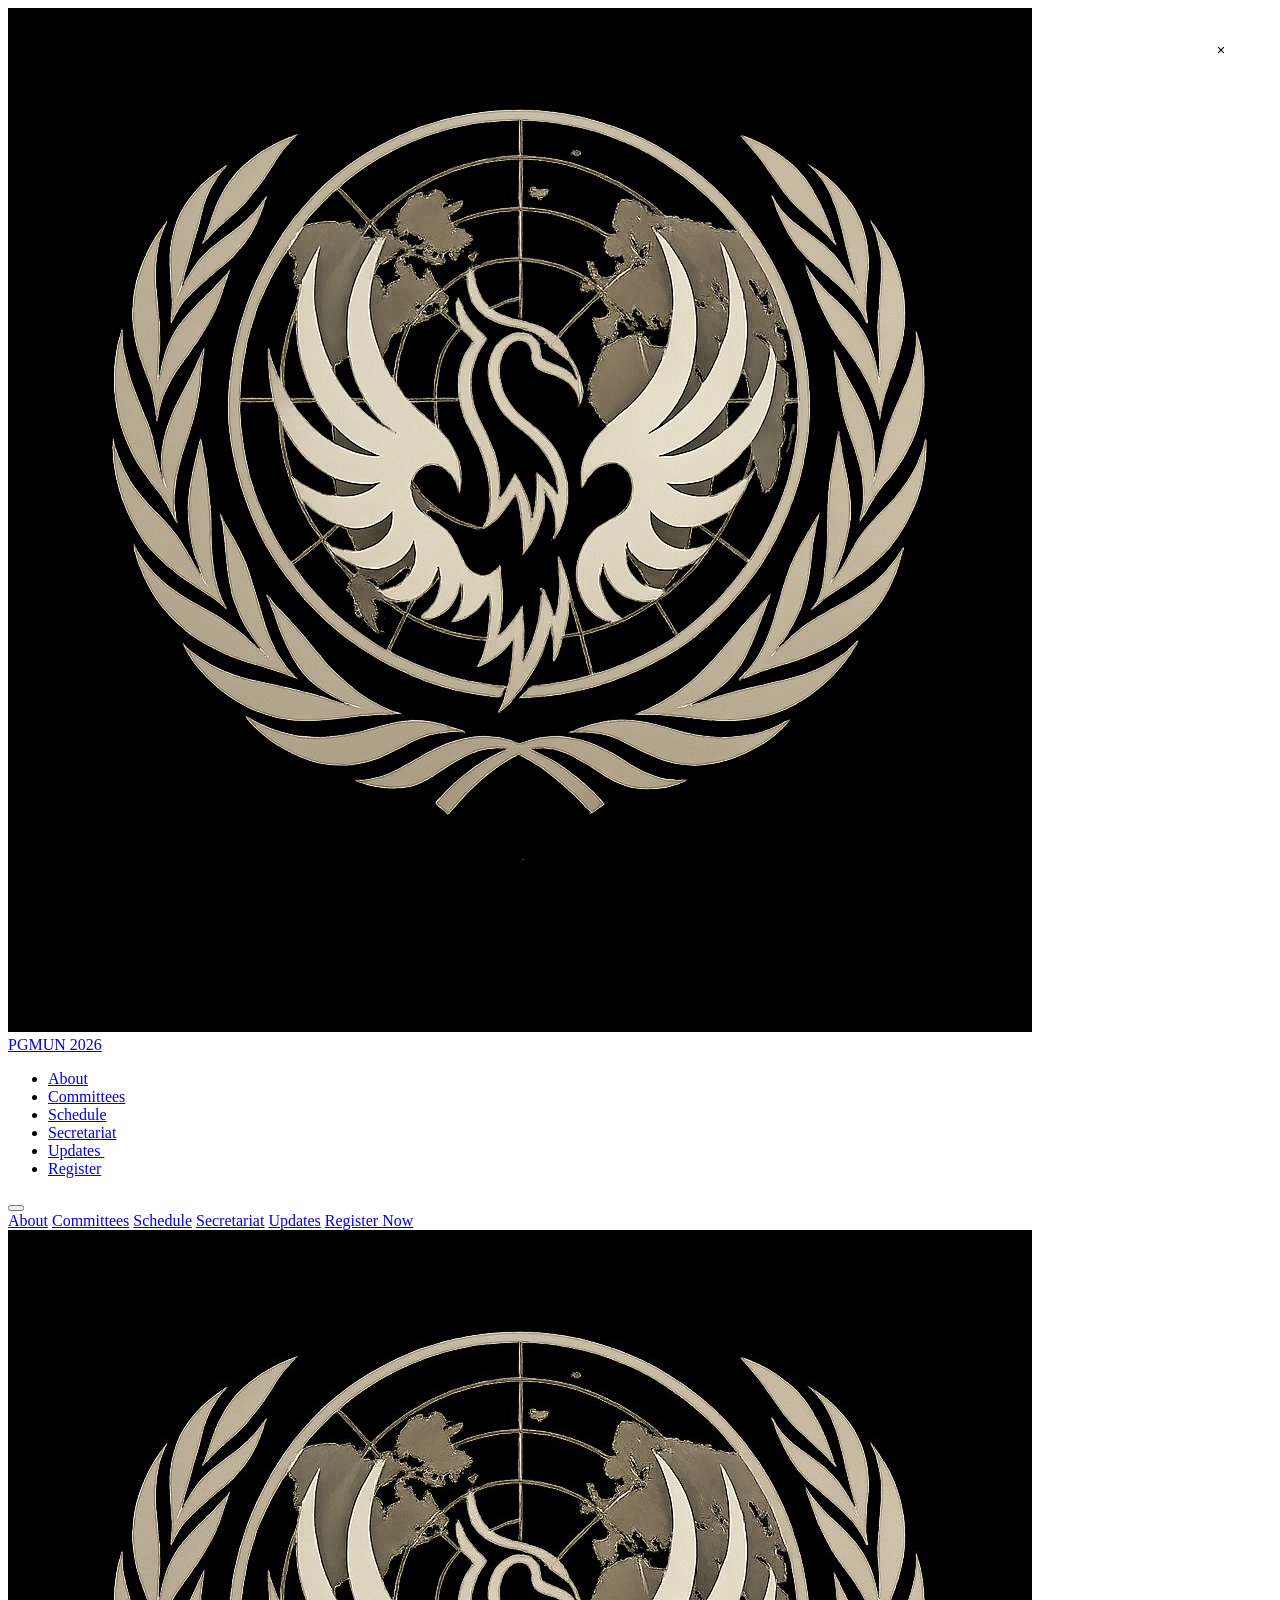
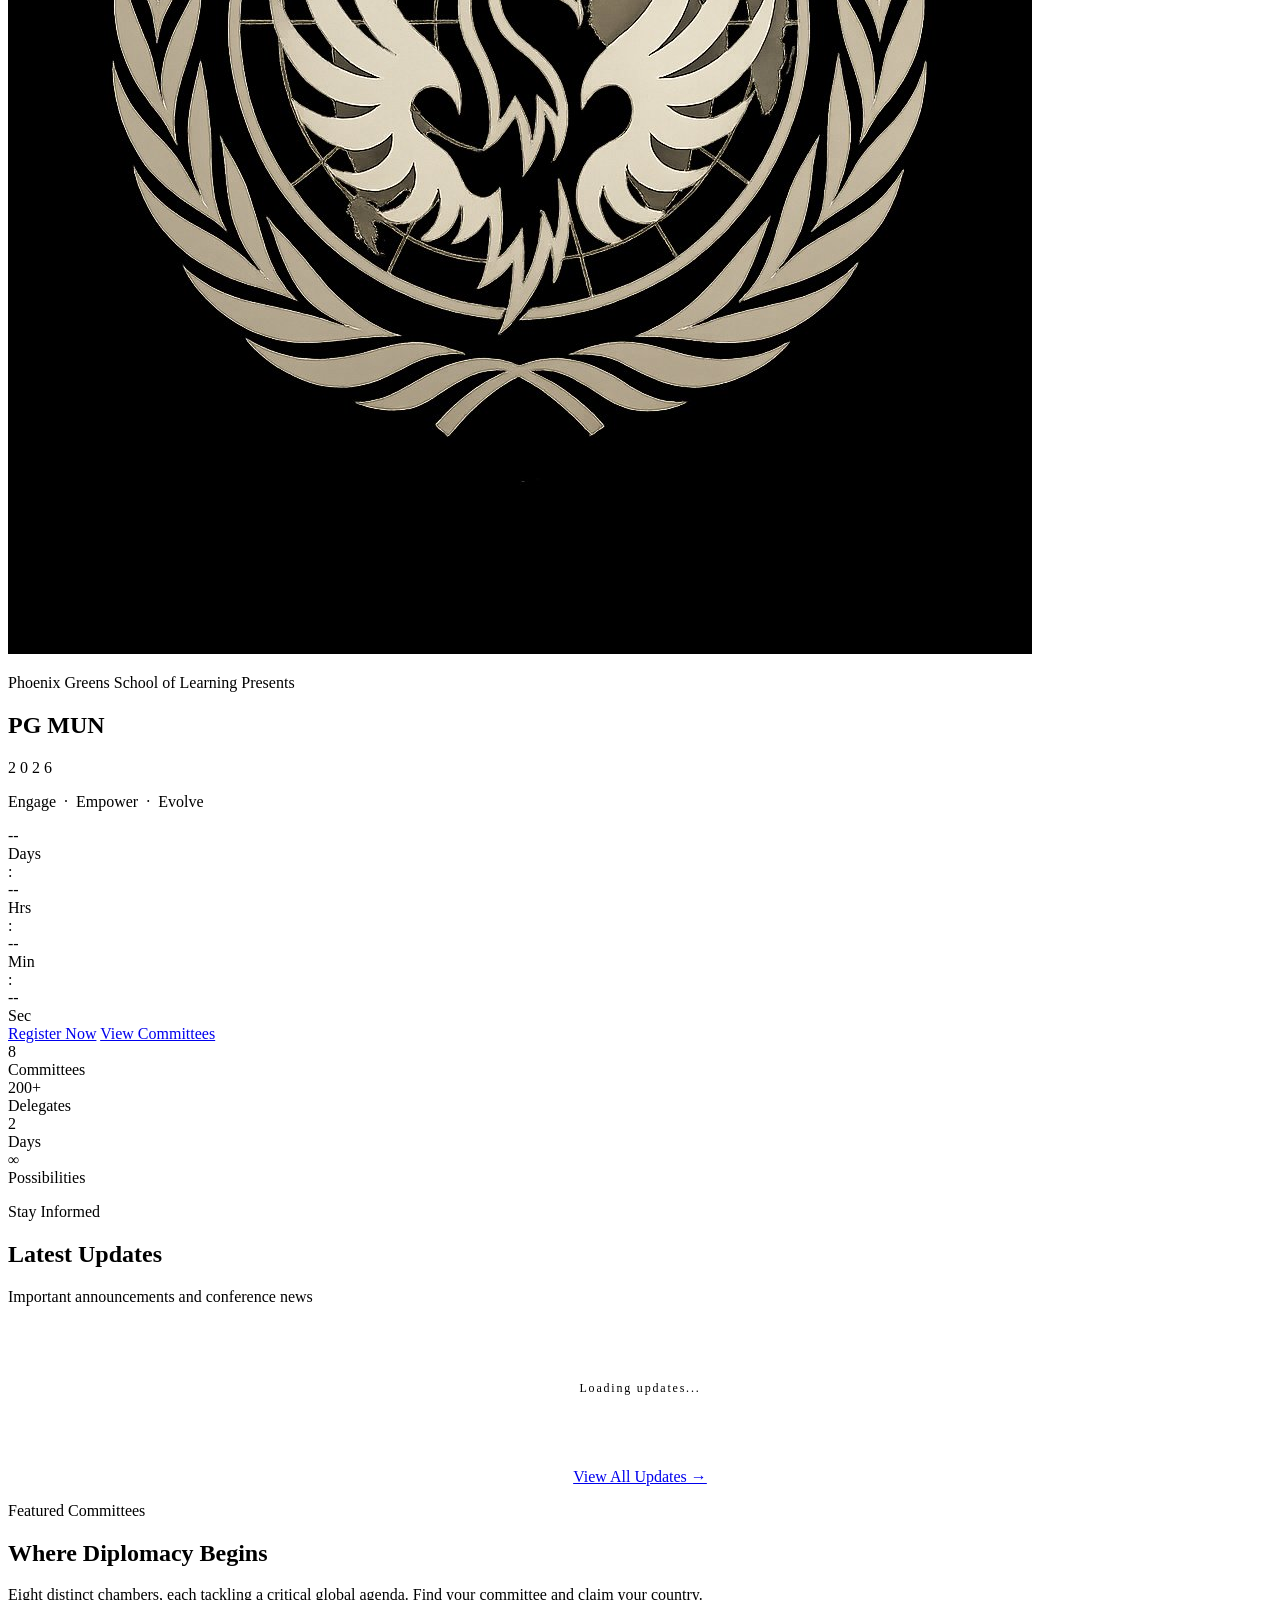
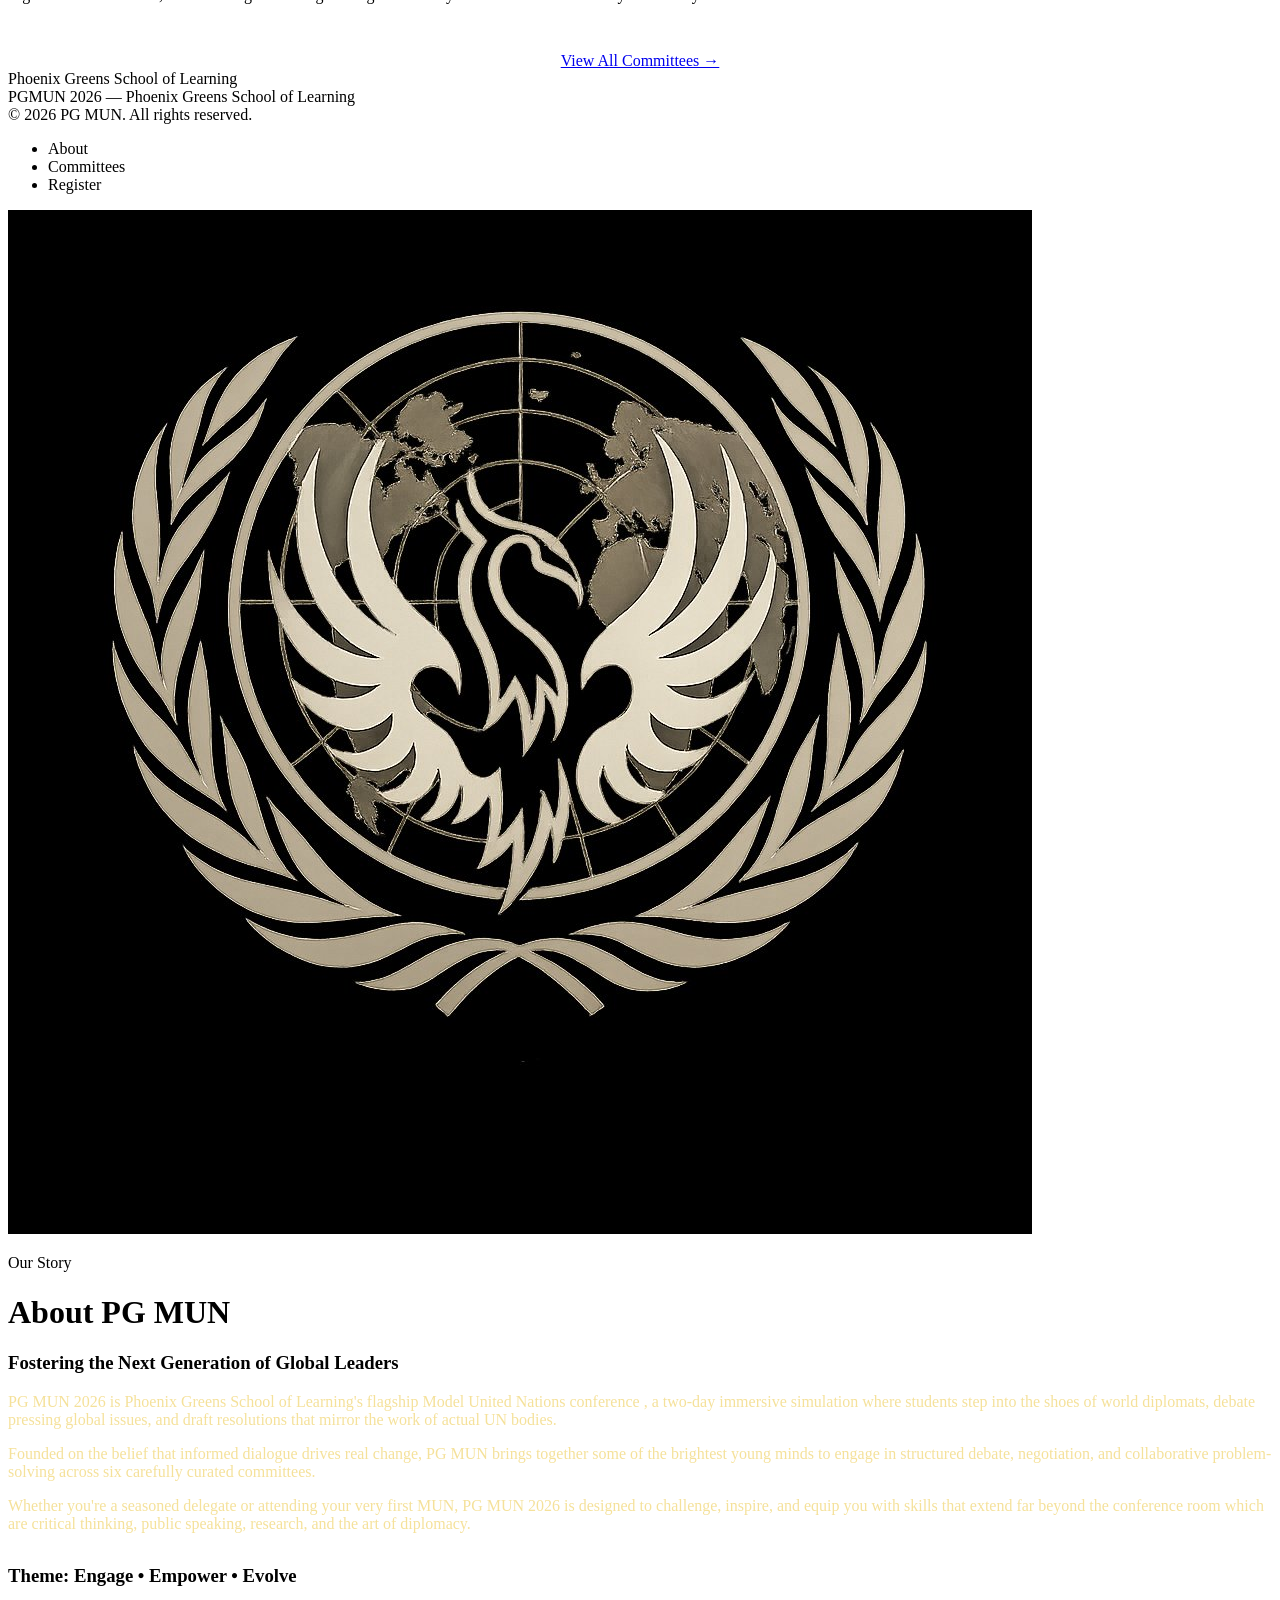
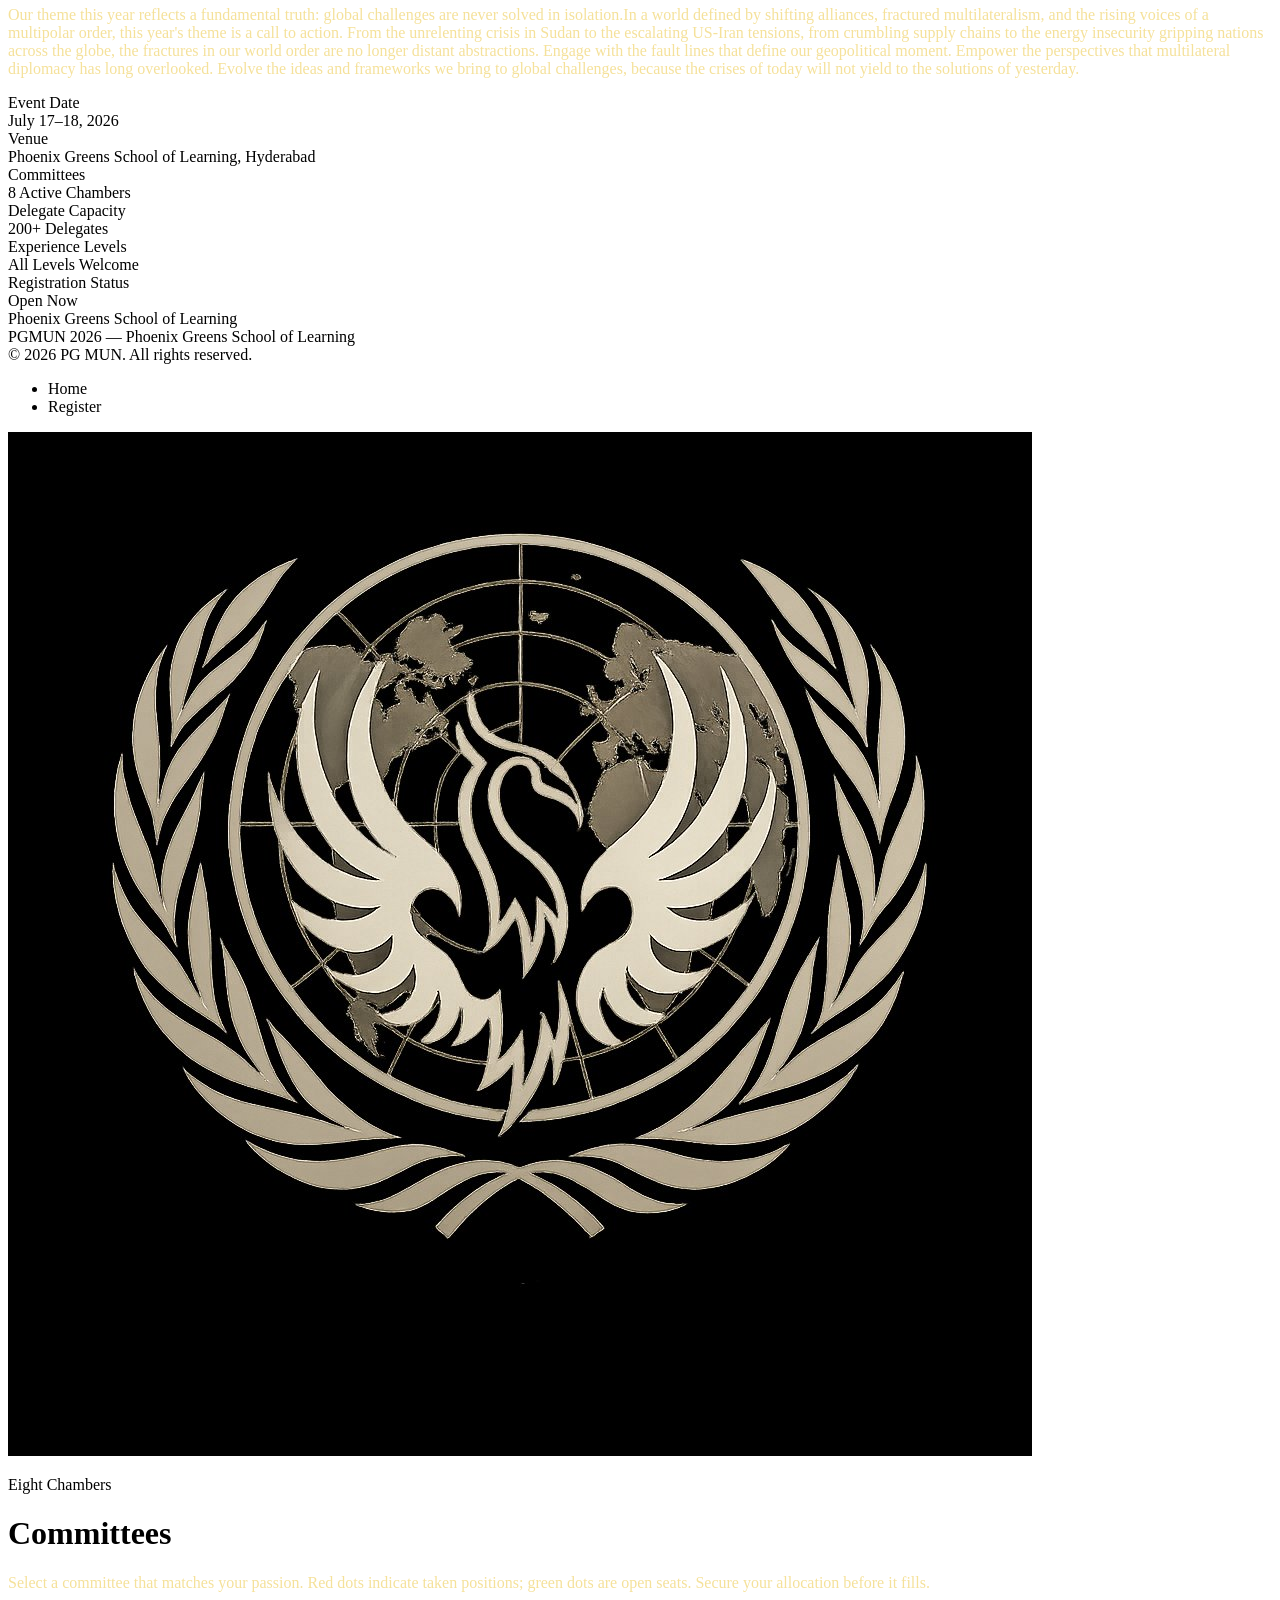
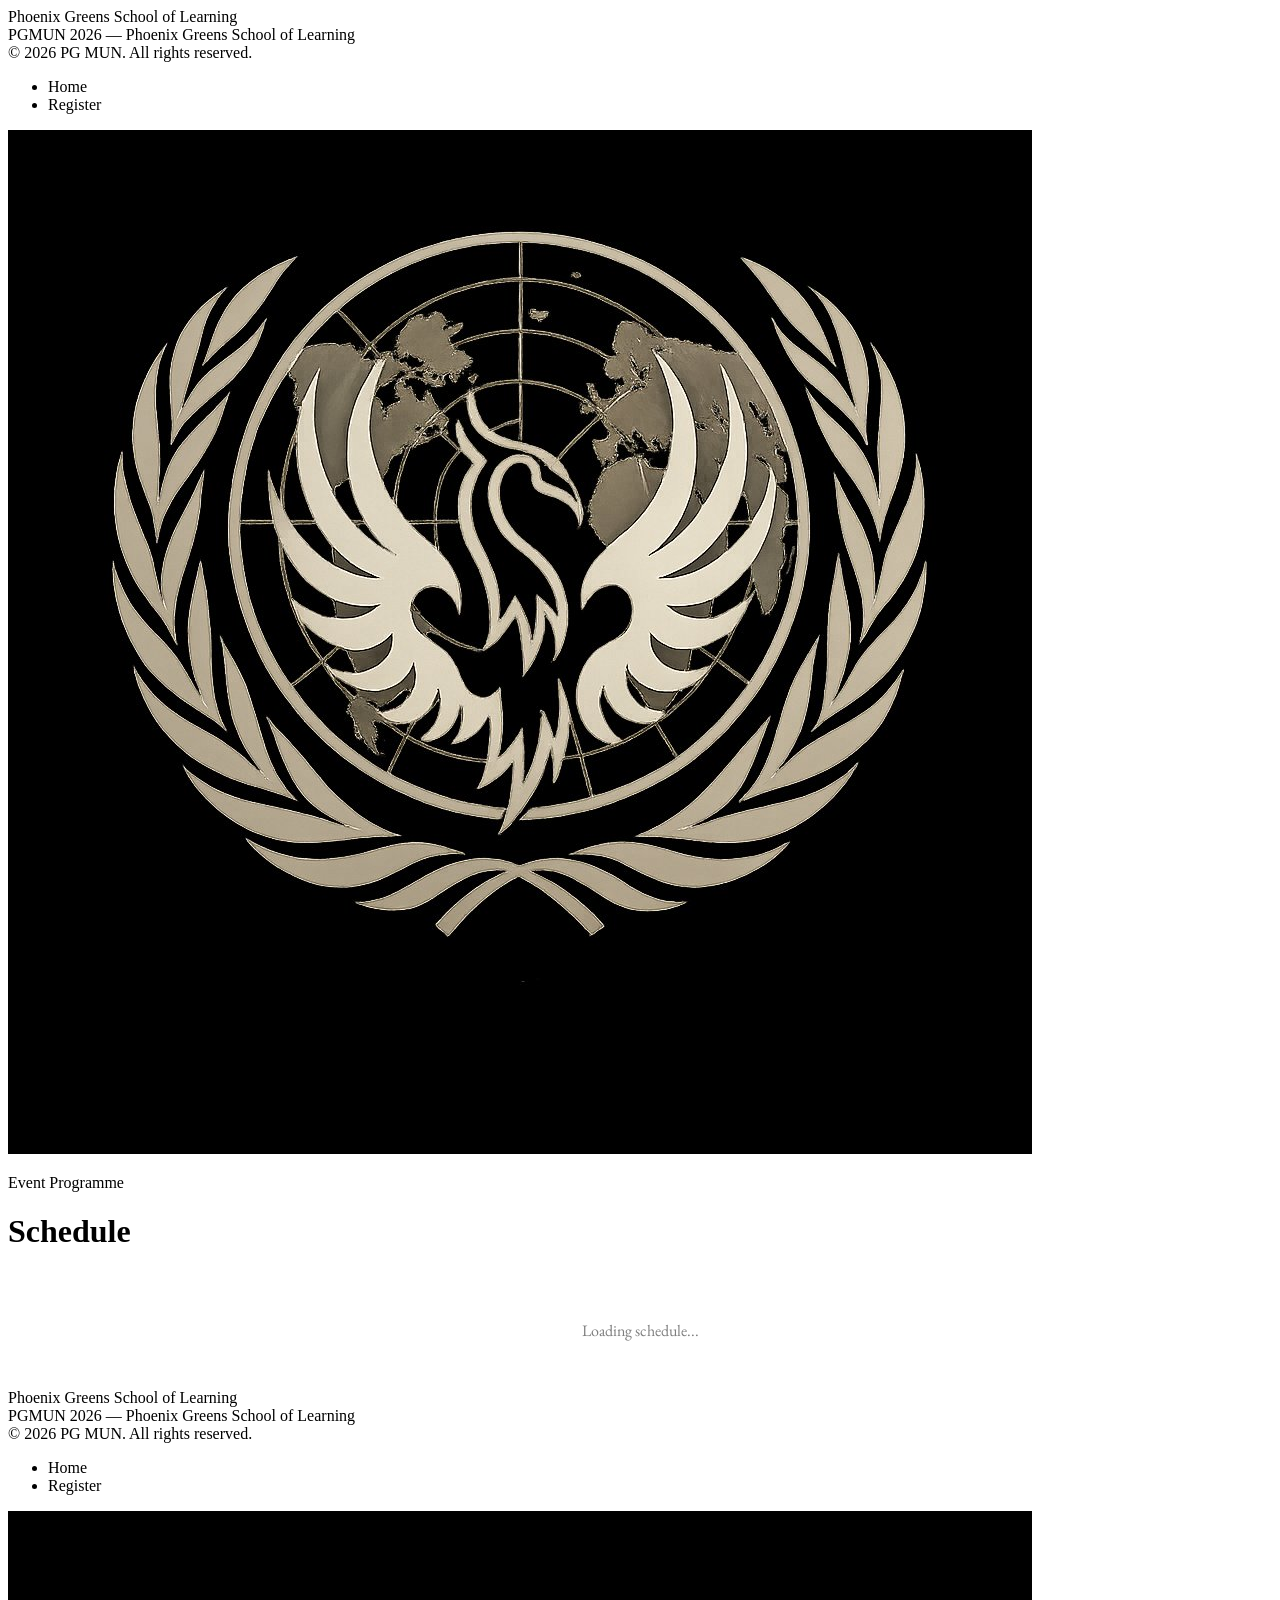
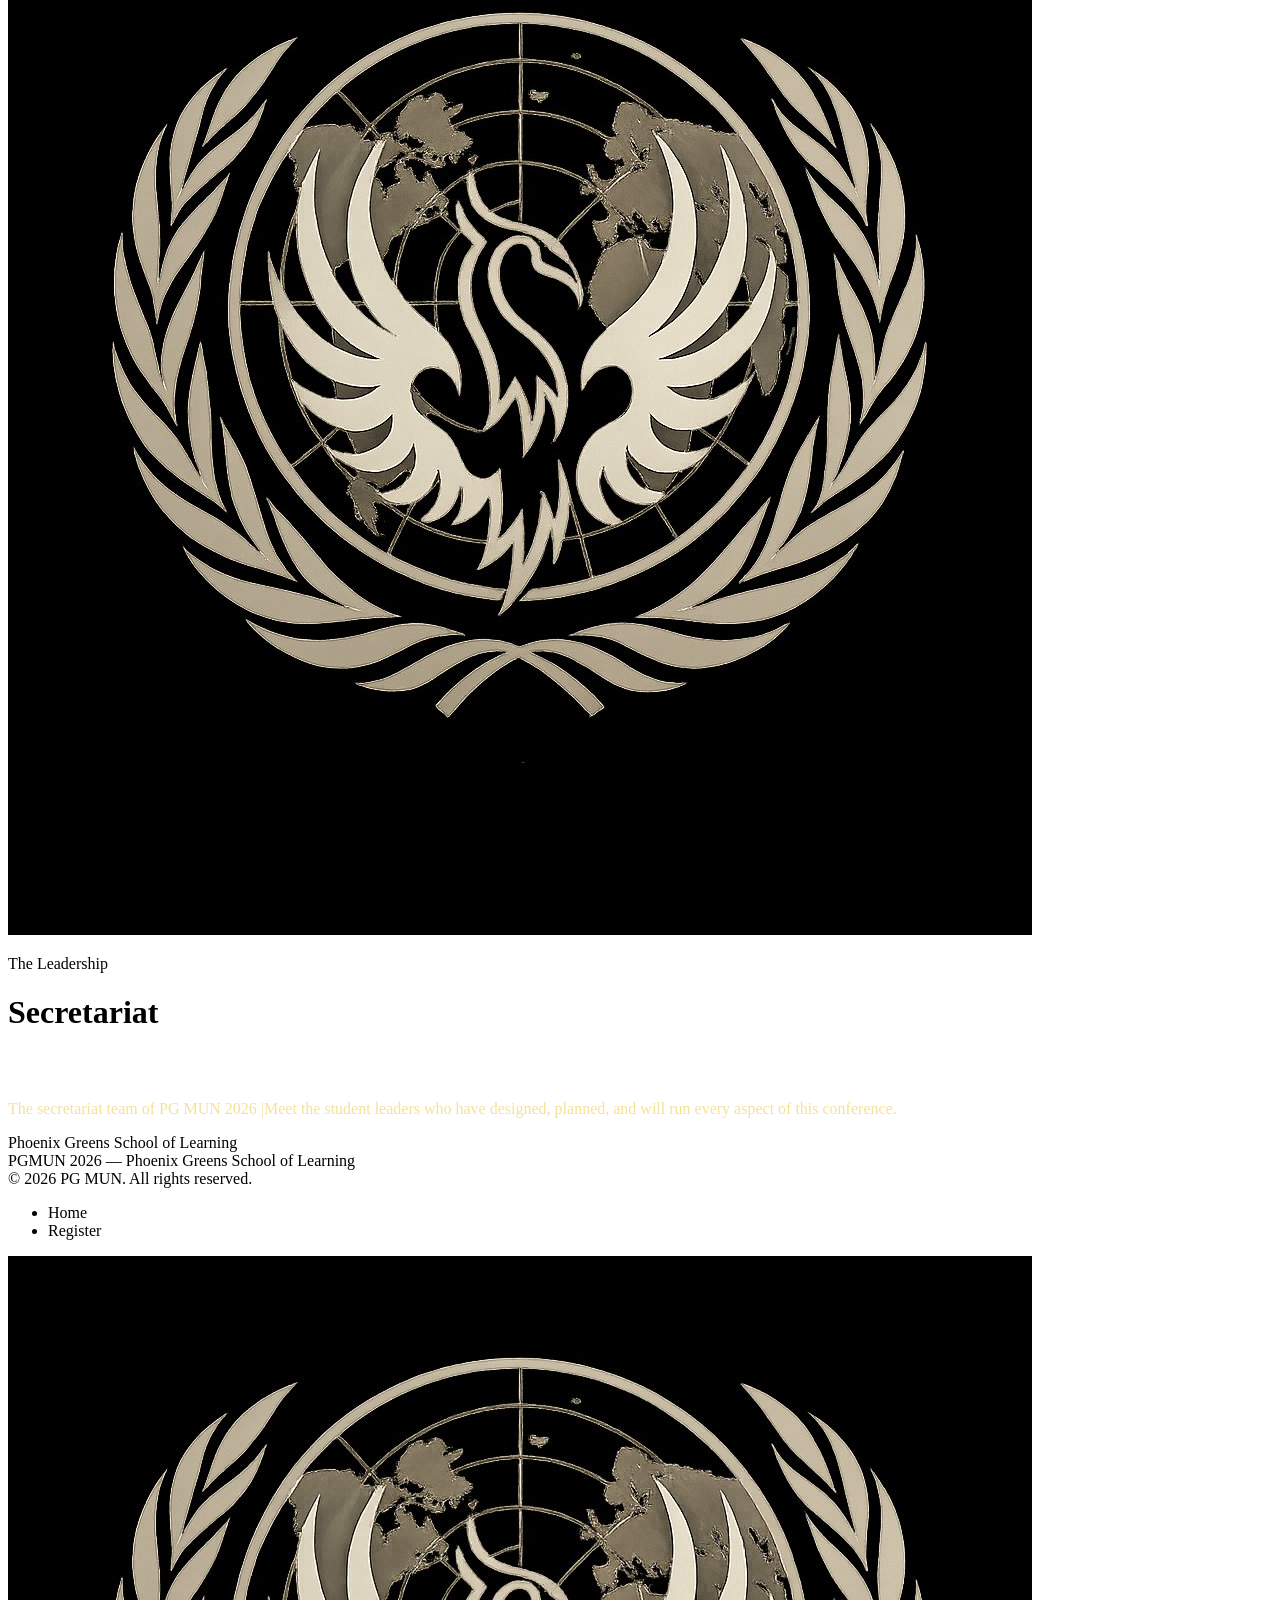
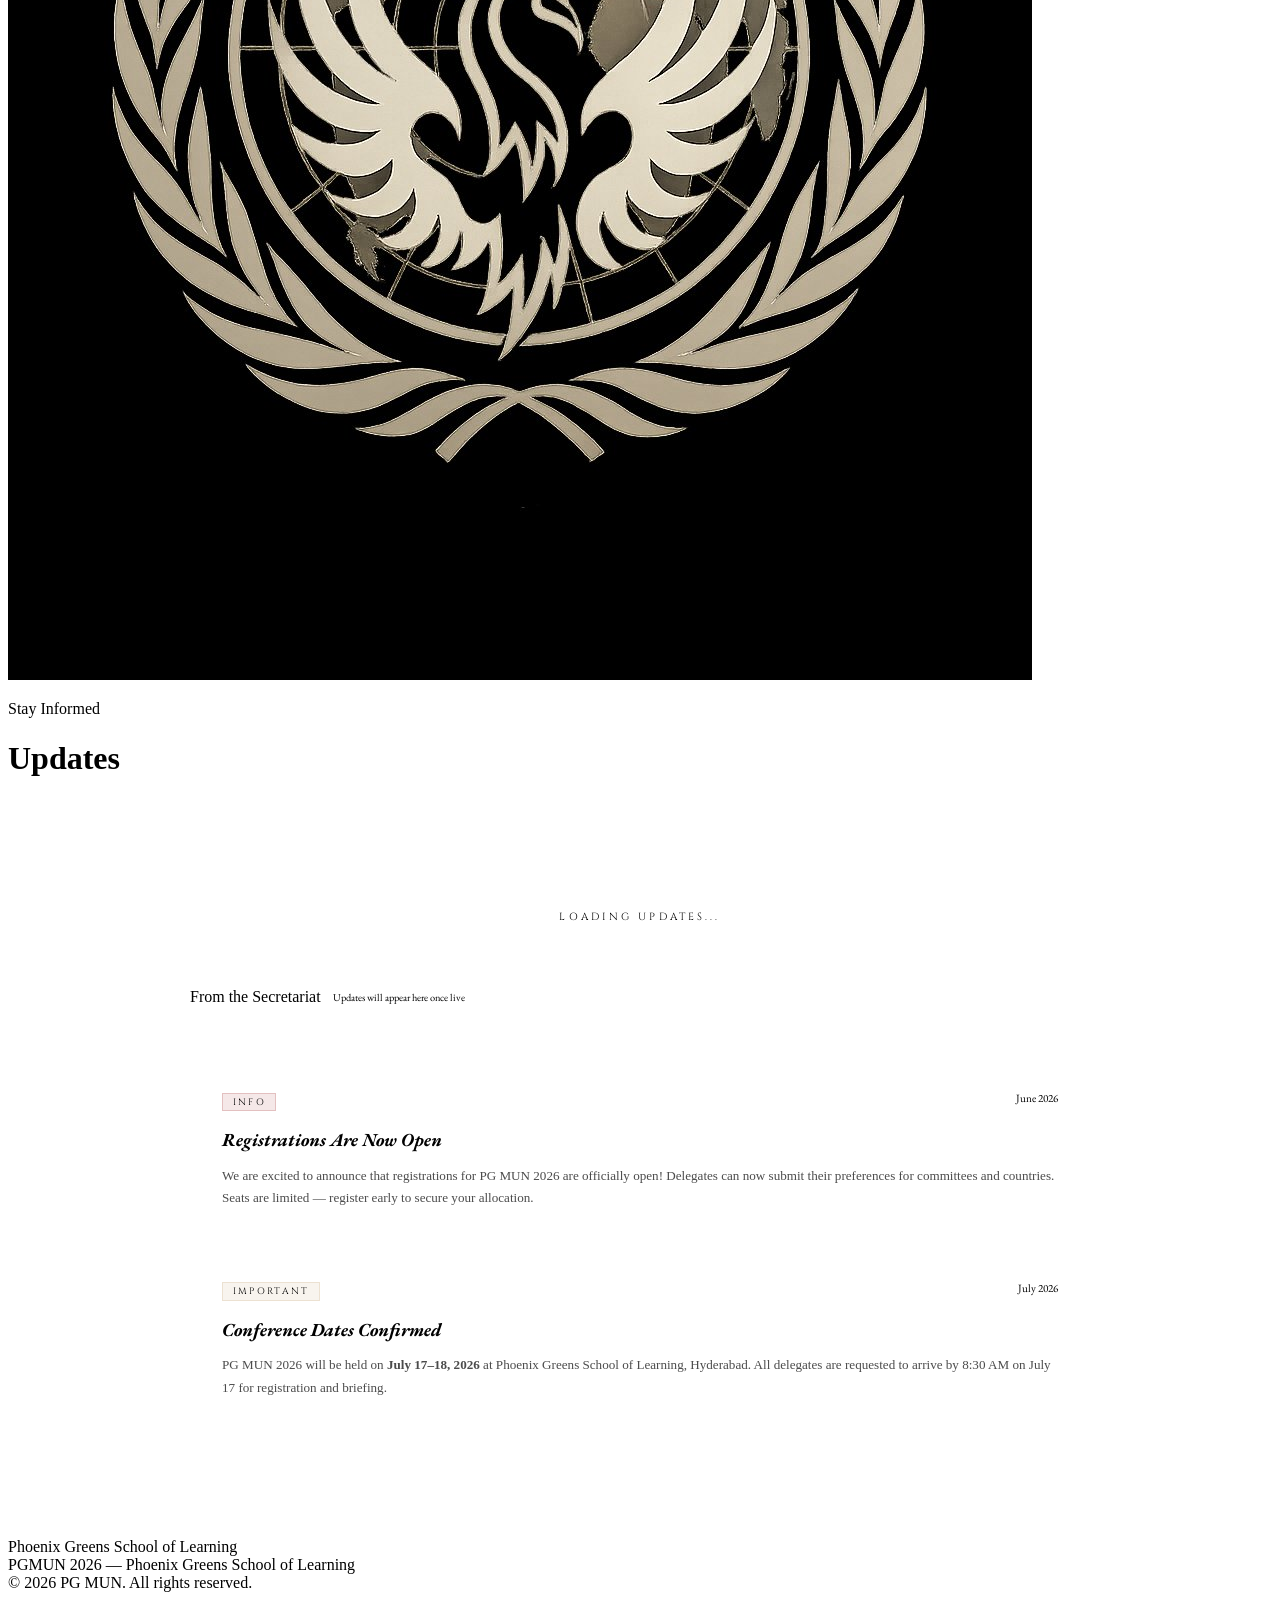
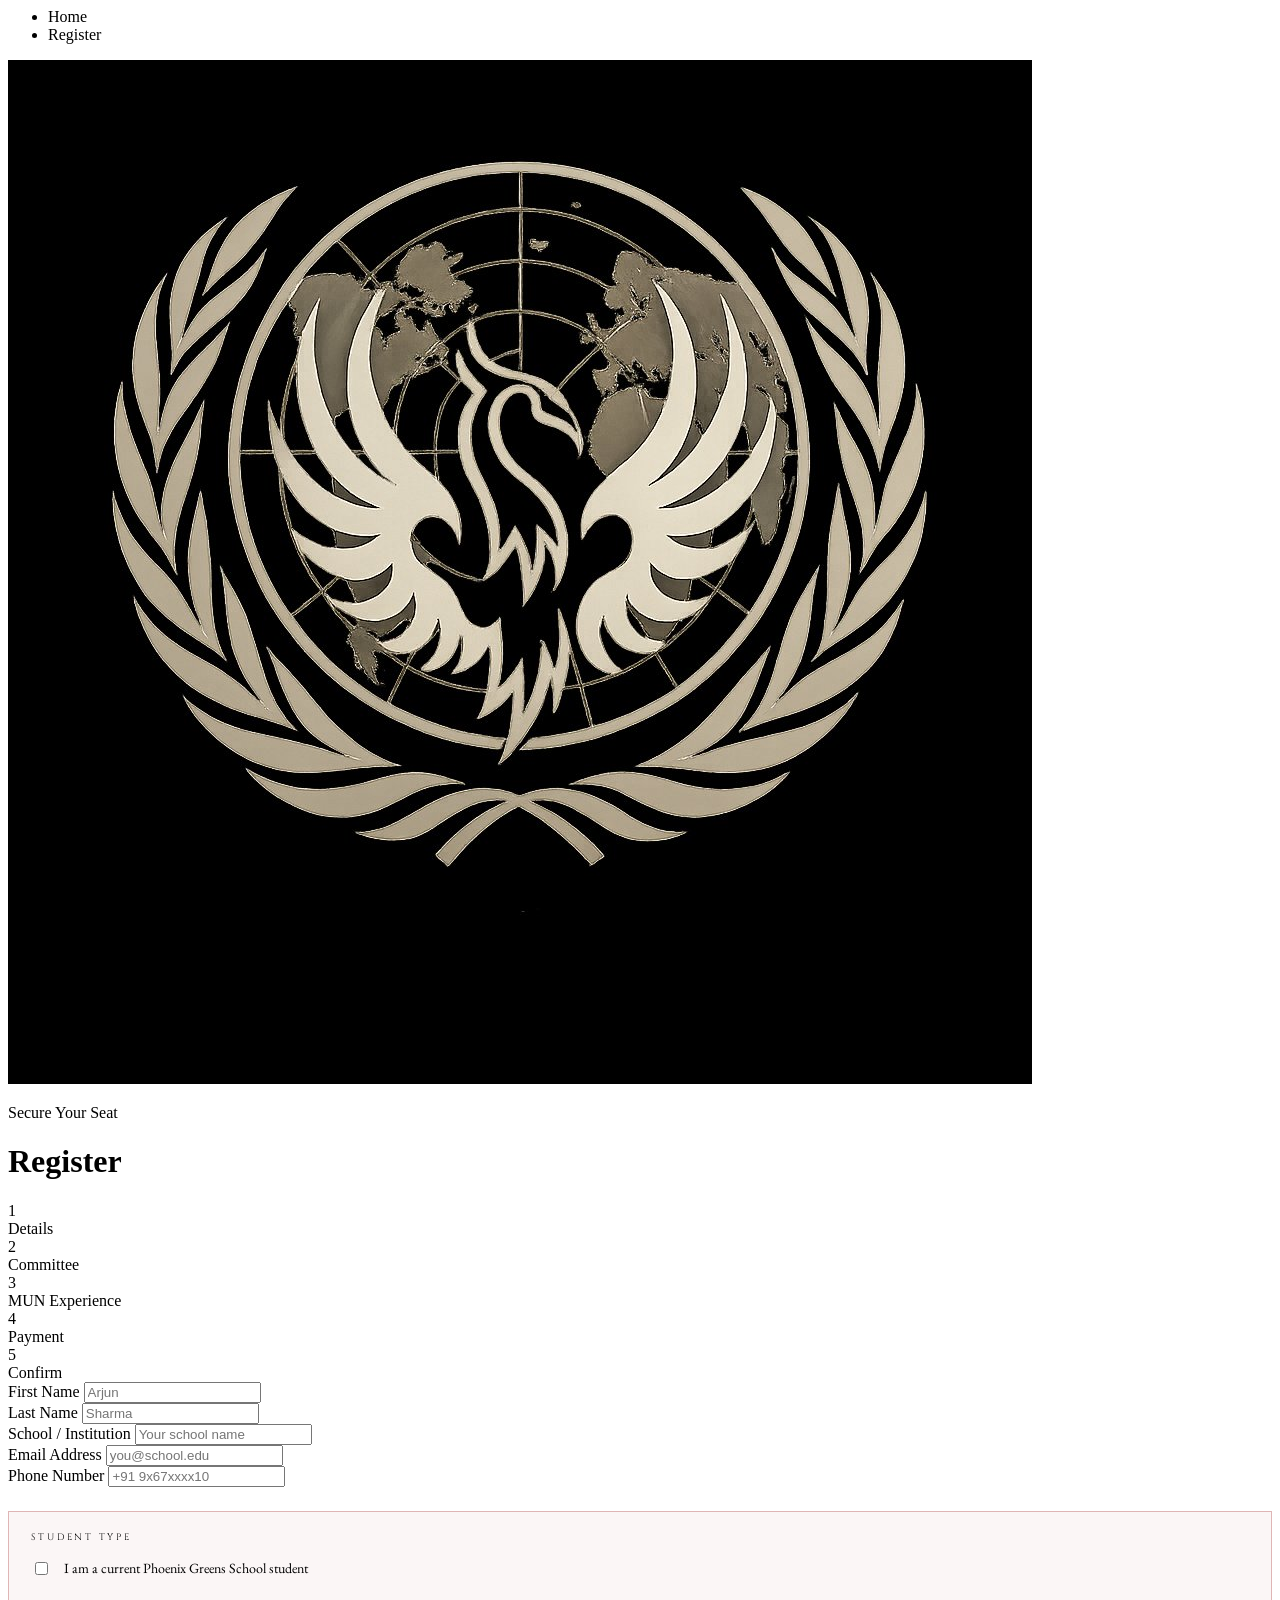
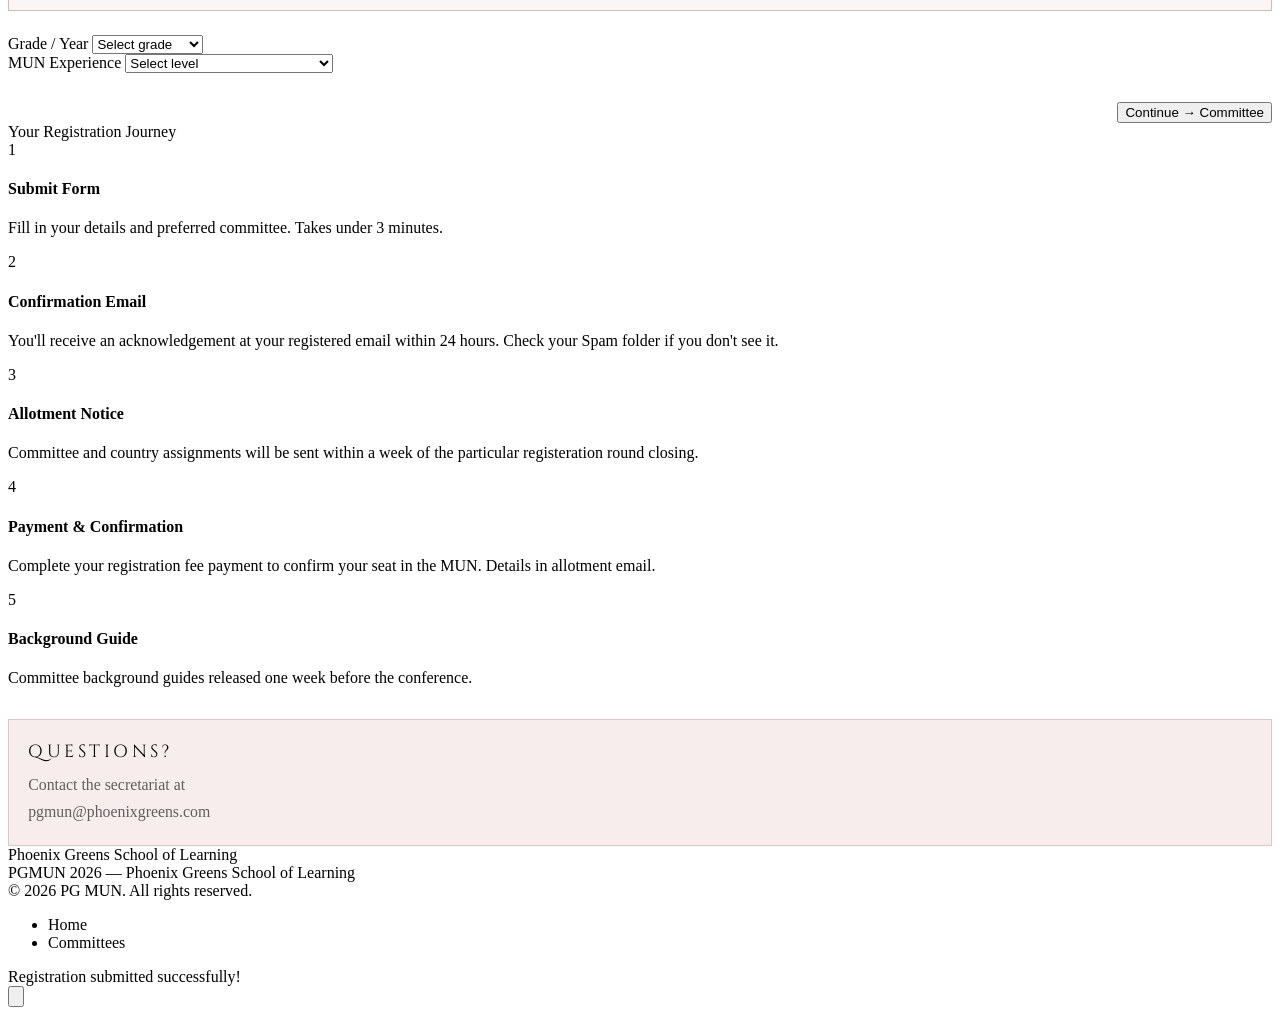
==== index.html @ 98600e49 "Update index.html" ====
<!DOCTYPE html>
<html lang="en">

<head>
<meta charset="UTF-8"/>
<meta name="viewport" content="width=device-width, initial-scale=1.0"/>
<title>PG MUN 2026 — Engage • Empower • Evolve</title>
<link rel="preconnect" href="https://fonts.googleapis.com"/>
<link rel="preconnect" href="https://fonts.gstatic.com" crossorigin/>
  <link rel="preconnect" href="https://script.google.com"/>
  <link rel="dns-prefetch" href="https://script.google.com"/>
  <link rel="preconnect" href="https://res.cloudinary.com"/>
  <link rel="dns-prefetch" href="https://res.cloudinary.com"/>
<link href="https://fonts.googleapis.com/css2?family=Cinzel:wght@400;600;700;900&family=EB+Garamond:ital,wght@0,400;0,500;0,600;0,700;1,400;1,500;1,600;1,700&display=swap" rel="stylesheet"/>
<link rel="stylesheet" href="css/styles.css"/>
</head>
<body>
<!-- Fixed Logo Watermark -->
<img src="[data-uri]" alt="" class="fixed-logo-watermark" onerror="this.style.display='none'"/>

<!-- ══ NAVBAR ══ -->
<nav id="navbar">
  <a class="nav-logo" href="#" onclick="showPage('home')">
    
    <div class="nav-brand">
      <span class="nav-brand-name">PGMUN</span>
      <span class="nav-brand-year">2026</span>
    </div>
  </a>

  <ul class="nav-links">
    <li><a href="#" onclick="showPage('about')">About</a></li>
    <li><a href="#" onclick="showPage('committees')">Committees</a></li>
    <li><a href="#" onclick="showPage('schedule')">Schedule</a></li>
    <li><a href="#" onclick="showPage('secretariat')">Secretariat</a></li>
    <li><a href="#" onclick="showPage('announcements')">Updates <span id="nav-announcement-dot" style="display:none; width:6px; height:6px; background:var(--phoenix); border-radius:50%; display:inline-block; vertical-align:middle; margin-left:3px; animation: pulse 2s infinite;"></span></a></li>
    <li><a href="#" class="nav-register" onclick="showPage('register')">Register</a></li>
  </ul>

  <button class="hamburger" id="hamburger" onclick="toggleMenu()" aria-label="Menu">
    <span></span><span></span><span></span>
  </button>
</nav>

<!-- ══ ANNOUNCEMENT BANNER ══ -->
<div id="announcement-banner" style="display:none; position:fixed; top:72px; left:0; right:0; z-index:998; background:linear-gradient(90deg, var(--crimson), var(--phoenix)); padding:0.65rem clamp(1.5rem,4vw,3rem); display:flex; align-items:center; justify-content:space-between; gap:1rem; transform:translateY(-100%); transition:transform 0.4s ease;">
  <div style="display:flex; align-items:center; gap:0.75rem; flex:1; min-width:0;">
    <svg width="14" height="14" viewBox="0 0 24 24" fill="none" stroke="var(--ivory)" stroke-width="2" stroke-linecap="round" stroke-linejoin="round" style="flex-shrink:0;"><circle cx="12" cy="12" r="10"/><line x1="12" y1="8" x2="12" y2="12"/><line x1="12" y1="16" x2="12.01" y2="16"/></svg>
    <span id="announcement-text" style="font-family:'EB Garamond',sans-serif; font-size:0.78rem; color:var(--ivory); letter-spacing:0.03em; white-space:nowrap; overflow:hidden; text-overflow:ellipsis;"></span>
  </div>
  <button onclick="dismissAnnouncement()" style="background:rgba(255,255,255,0.15); border:none; color:var(--ivory); width:22px; height:22px; border-radius:50%; cursor:pointer; font-size:0.9rem; line-height:1; flex-shrink:0; display:flex; align-items:center; justify-content:center; transition:background 0.2s;" onmouseover="this.style.background='rgba(255,255,255,0.25)'" onmouseout="this.style.background='rgba(255,255,255,0.15)'">×</button>
</div>

<!-- Mobile menu -->
<div class="mobile-menu" id="mobile-menu">
  <a href="#" onclick="showPage('about'); closeMenu()">About</a>
  <a href="#" onclick="showPage('committees'); closeMenu()">Committees</a>
  <a href="#" onclick="showPage('schedule'); closeMenu()">Schedule</a>
  <a href="#" onclick="showPage('secretariat'); closeMenu()">Secretariat</a>
  <a href="#" onclick="showPage('announcements'); closeMenu()">Updates</a>
  <a href="#" class="mobile-register" onclick="showPage('register'); closeMenu()">Register Now</a>
</div>

<!-- ══════════════════════════════════════
     HOME PAGE
══════════════════════════════════════ -->
<div id="page-home" class="page active">
  <section id="home">
    <div class="hero-bg"></div>
    <div class="hero-grid"></div>
    <!-- Hero Logo Watermark -->
    <img loading="lazy" src="[data-uri]" alt="" class="hero-logo-watermark" onerror="this.style.display='none'"/>

    <p class="hero-tagline">Phoenix Greens School of Learning Presents</p>
    <h1 class="hero-title">PG <span>MUN</span></h1>
    <div class="hero-year">2 0 2 6</div>
    <div class="hero-divider"></div>
    <p class="hero-motto">Engage &nbsp;·&nbsp; Empower &nbsp;·&nbsp; Evolve </p>

    <div class="countdown" id="countdown">
      <div class="countdown-block">
        <div class="countdown-num" id="cd-days">--</div>
        <div class="countdown-label">Days</div>
      </div>
      <div class="countdown-sep">:</div>
      <div class="countdown-block">
        <div class="countdown-num" id="cd-hrs">--</div>
        <div class="countdown-label">Hrs</div>
      </div>
      <div class="countdown-sep">:</div>
      <div class="countdown-block">
        <div class="countdown-num" id="cd-min">--</div>
        <div class="countdown-label">Min</div>
      </div>
      <div class="countdown-sep">:</div>
      <div class="countdown-block">
        <div class="countdown-num" id="cd-sec">--</div>
        <div class="countdown-label">Sec</div>
      </div>
    </div>

    <div class="hero-ctas">
      <a class="btn-primary" href="#" onclick="showPage('register')">Register Now</a>
      <a class="btn-secondary" href="#" onclick="showPage('committees')">View Committees</a>
    </div>

    <div class="hero-stats">
      <div class="stat">
        <div class="stat-num">8</div>
        <div class="stat-label">Committees</div>
      </div>
      <div class="stat">
        <div class="stat-num">200+</div>
        <div class="stat-label">Delegates</div>
      </div>
      <div class="stat">
        <div class="stat-num">2</div>
        <div class="stat-label">Days</div>
      </div>
      <div class="stat">
        <div class="stat-num">∞</div>
        <div class="stat-label">Possibilities</div>
      </div>
    </div>
  </section>

  <!-- Announcements strip on home -->
  <div id="home-announcements-strip" style="display:none; max-width:1400px; margin:2rem auto 0; padding: 0 clamp(1.5rem,6vw,5rem);">
    <div style="border-left:3px solid var(--phoenix); background:var(--card-bg); border:1px solid var(--border); border-left:3px solid var(--phoenix); padding:1.2rem 1.8rem; display:flex; align-items:center; justify-content:space-between; gap:1rem; cursor:pointer; transition: border-color 0.3s;" onclick="showPage('announcements')" onmouseover="this.style.borderLeftColor='var(--gold)'" onmouseout="this.style.borderLeftColor='var(--phoenix)'">
      <div style="display:flex; align-items:center; gap:0.9rem; min-width:0;">
        <svg width="16" height="16" viewBox="0 0 24 24" fill="none" stroke="var(--phoenix)" stroke-width="2" stroke-linecap="round" stroke-linejoin="round" style="flex-shrink:0;"><path d="M18 8A6 6 0 0 0 6 8c0 7-3 9-3 9h18s-3-2-3-9"/><path d="M13.73 21a2 2 0 0 1-3.46 0"/></svg>
        <div style="min-width:0;">
          <div style="font-family:'Cinzel',serif; font-size:0.58rem; letter-spacing:0.3em; color:var(--phoenix); text-transform:uppercase; margin-bottom:0.25rem;">Latest Update</div>
          <div id="home-strip-text" style="font-size:0.82rem; color:var(--ivory); white-space:nowrap; overflow:hidden; text-overflow:ellipsis;"></div>
        </div>
      </div>
      <span style="font-family:'Cinzel',serif; font-size:0.58rem; letter-spacing:0.15em; color:var(--muted); text-transform:uppercase; flex-shrink:0; white-space:nowrap;">View All →</span>
    </div>
  </div>

  <!-- Latest Updates Section on Home -->
  <div class="section">
    <p class="section-label">Stay Informed</p>
    <h2 class="section-title">Latest Updates</h2>
    <p class="section-sub">Important announcements and conference news</p>

    <div style="max-width:900px; margin:2.5rem auto 0;">
      <!-- Loading state -->
      <div id="home-updates-loading" style="text-align:center; padding:2rem; color:var(--muted);">
        <span style="font-size:0.75rem; letter-spacing:0.15em;">Loading updates...</span>
      </div>
      
      <!-- Updates will be rendered here -->
      <div id="home-updates-list"></div>
      
      <!-- Empty state -->
      <div id="home-updates-empty" style="display:none; text-align:center; padding:3rem 2rem; border:1px solid var(--border); background:var(--card-bg);">
        <span style="font-size:0.75rem; color:var(--muted); letter-spacing:0.15em;">No updates yet. Check back soon!</span>
      </div>
    </div>

    <div style="text-align:center; margin-top:2.5rem;">
      <a class="btn-secondary" href="#" onclick="showPage('announcements')">View All Updates →</a>
    </div>
  </div>

  <!-- Featured committees preview on home -->
  <div class="section">
    <p class="section-label">Featured Committees</p>
    <h2 class="section-title">Where Diplomacy Begins</h2>
    <p class="section-sub">Eight distinct chambers, each tackling a critical global agenda. Find your committee and claim your country.</p>

    <div class="committee-grid" id="home-committees"></div>

    <div style="text-align:center; margin-top:3rem;">
      <a class="btn-secondary" href="#" onclick="showPage('committees')">View All Committees →</a>
    </div>
  </div>

  <footer>
    <div>
      
      <div class="footer-school-name">Phoenix Greens School of Learning</div>
      <div class="footer-brand">PGMUN 2026 — Phoenix Greens School of Learning</div>
      <div class="footer-copy">© 2026 PG MUN. All rights reserved.</div>
    </div>
    <ul class="footer-links">
      <li><a onclick="showPage('about')">About</a></li>
      <li><a onclick="showPage('committees')">Committees</a></li>
      <li><a onclick="showPage('register')">Register</a></li>
    </ul>
  </footer>
</div>

<!-- ══════════════════════════════════════
     ABOUT PAGE
══════════════════════════════════════ -->
<div id="page-about" class="page">
  <div class="about-hero">
    <!-- About Section Logo Watermark -->
    <img loading="lazy" src="[data-uri]" alt="" class="about-logo-watermark" onerror="this.style.display='none'"/>
    <div class="page-title-wrap">
      <p class="page-title-label">Our Story</p>
      <h1 class="page-title">About PG MUN</h1>
    </div>
  </div>

  <div class="about-body">
    <div class="about-text">
      <h3>Fostering the Next Generation of Global Leaders</h3>
      <p style="color:#f5e19a;">PG MUN 2026 is Phoenix Greens School of Learning's flagship Model United Nations conference , a two-day immersive simulation where students step into the shoes of world diplomats, debate pressing global issues, and draft resolutions that mirror the work of actual UN bodies.</p>
      <p style="color:#f5e19a;">Founded on the belief that informed dialogue drives real change, PG MUN brings together some of the brightest young minds to engage in structured debate, negotiation, and collaborative problem-solving across six carefully curated committees.</p>
      <p style="color:#f5e19a;">Whether you're a seasoned delegate or attending your very first MUN, PG MUN 2026 is designed to challenge, inspire, and equip you with skills that extend far beyond the conference room which are critical thinking, public speaking, research, and the art of diplomacy.</p>
      <h3 style="margin-top:2rem;">Theme: Engage • Empower • Evolve </h3>
      <p style="color:#f5e19a;">Our theme this year reflects a fundamental truth: global challenges are never solved in isolation.In a world defined by shifting alliances, fractured multilateralism, and the rising voices of a multipolar order, this year's theme is a call to action. From the unrelenting crisis in Sudan to the escalating US-Iran tensions, from crumbling supply chains to the energy insecurity gripping nations across the globe, the fractures in our world order are no longer distant abstractions. Engage with the fault lines that define our geopolitical moment. Empower the perspectives that multilateral diplomacy has long overlooked. Evolve the ideas and frameworks we bring to global challenges, because the crises of today will not yield to the solutions of yesterday.</p>
    </div>

    <div class="about-sidebar">
      <div class="info-card">
        <div class="info-card-label">Event Date</div>
        <div class="info-card-value">July 17–18, 2026</div>
      </div>
      <div class="info-card">
        <div class="info-card-label">Venue</div>
        <div class="info-card-value">Phoenix Greens School of Learning, Hyderabad</div>
      </div>
      <div class="info-card">
        <div class="info-card-label">Committees</div>
        <div class="info-card-value">8 Active Chambers</div>
      </div>
      <div class="info-card">
        <div class="info-card-label">Delegate Capacity</div>
        <div class="info-card-value">200+ Delegates</div>
      </div>
      <div class="info-card">
        <div class="info-card-label">Experience Levels</div>
        <div class="info-card-value">All Levels Welcome</div>
      </div>
      <div class="info-card" style="border-color: rgba(155,32,32,0.3);">
        <div class="info-card-label">Registration Status</div>
        <div class="info-card-value" style="color:var(--phoenix);">Open Now</div>
      </div>
    </div>
  </div>

  <footer>
    <div>
      
      <div class="footer-school-name">Phoenix Greens School of Learning</div>
      <div class="footer-brand">PGMUN 2026 — Phoenix Greens School of Learning</div>
      <div class="footer-copy">© 2026 PG MUN. All rights reserved.</div>
    </div>
    <ul class="footer-links">
      <li><a onclick="showPage('home')">Home</a></li>
      <li><a onclick="showPage('register')">Register</a></li>
    </ul>
  </footer>
</div>

<!-- ══════════════════════════════════════
     COMMITTEES PAGE
══════════════════════════════════════ -->
<div id="page-committees" class="page">
  <div class="about-hero">
    <img loading="lazy" src="[data-uri]" alt="" class="about-logo-watermark" onerror="this.style.display='none'"/>
    <div class="page-title-wrap">
      <p class="page-title-label">Eight Chambers</p>
      <h1 class="page-title">Committees</h1>
    </div>
  </div>

  <div class="section">
    <p class="section-sub" style="margin-top:0.5rem; color:#f5e19a; opacity:1;">Select a committee that matches your passion. Red dots indicate taken positions; green dots are open seats. Secure your allocation before it fills.</p>
    <div class="committee-grid" id="all-committees"></div>
  </div>

  <footer>
    <div>
      
      <div class="footer-school-name">Phoenix Greens School of Learning</div>
      <div class="footer-brand">PGMUN 2026 — Phoenix Greens School of Learning</div>
      <div class="footer-copy">© 2026 PG MUN. All rights reserved.</div>
    </div>
    <ul class="footer-links">
      <li><a onclick="showPage('home')">Home</a></li>
      <li><a onclick="showPage('register')">Register</a></li>
    </ul>
  </footer>
</div>

<!-- ══════════════════════════════════════
     SCHEDULE PAGE
══════════════════════════════════════ -->
<div id="page-schedule" class="page">
  <div class="about-hero">
    <img loading="lazy" src="[data-uri]" alt="" class="about-logo-watermark" onerror="this.style.display='none'"/>
    <div class="page-title-wrap">
      <p class="page-title-label">Event Programme</p>
      <h1 class="page-title">Schedule</h1>
    </div>
  </div>

  <div id="schedule-container">
    <div style="text-align:center; padding:3rem; color:var(--ivory); opacity:0.5; font-family:'EB Garamond',serif;">
      Loading schedule...
    </div>
  </div>

  <footer>
    <div>
      
      <div class="footer-school-name">Phoenix Greens School of Learning</div>
      <div class="footer-brand">PGMUN 2026 — Phoenix Greens School of Learning</div>
      <div class="footer-copy">© 2026 PG MUN. All rights reserved.</div>
    </div>
    <ul class="footer-links">
      <li><a onclick="showPage('home')">Home</a></li>
      <li><a onclick="showPage('register')">Register</a></li>
    </ul>
  </footer>
</div>

<!-- ══════════════════════════════════════
     SECRETARIAT PAGE
══════════════════════════════════════ -->
<div id="page-secretariat" class="page">
  <div class="about-hero">
    <img loading="lazy" src="[data-uri]" alt="" class="about-logo-watermark" onerror="this.style.display='none'"/>
    <div class="page-title-wrap">
      <p class="page-title-label">The Leadership</p>
      <h1 class="page-title">Secretariat</h1>
    </div>
  </div>

  <div class="section" style="padding-top:2rem;">
    <p class="section-sub" style="color:#f5e19a; opacity:1;">The secretariat team of PG MUN 2026 |Meet the student leaders who have designed, planned, and will run every aspect of this conference.</p>
  </div>

  <div class="sec-grid" id="secretariat-grid"></div>

  <footer>
    <div>
      
      <div class="footer-school-name">Phoenix Greens School of Learning</div>
      <div class="footer-brand">PGMUN 2026 — Phoenix Greens School of Learning</div>
      <div class="footer-copy">© 2026 PG MUN. All rights reserved.</div>
    </div>
    <ul class="footer-links">
      <li><a onclick="showPage('home')">Home</a></li>
      <li><a onclick="showPage('register')">Register</a></li>
    </ul>
  </footer>
</div>

<!-- ══════════════════════════════════════
     ANNOUNCEMENTS PAGE
══════════════════════════════════════ -->
<div id="page-announcements" class="page">
  <div class="about-hero">
    <img loading="lazy" src="[data-uri]" alt="" class="about-logo-watermark" onerror="this.style.display='none'"/>
    <div class="page-title-wrap">
      <p class="page-title-label">Stay Informed</p>
      <h1 class="page-title">Updates</h1>
    </div>
  </div>

  <div style="max-width:900px; margin:0 auto; padding:3rem clamp(1.5rem,6vw,5rem) 6rem;">

    <!-- Loading state -->
    <div id="announcements-loading" style="text-align:center; padding:4rem 0;">
      <div style="font-family:'Cinzel',serif; font-size:0.65rem; letter-spacing:0.3em; color:var(--muted); text-transform:uppercase;">Loading Updates...</div>
    </div>

    <!-- Empty state -->
    <div id="announcements-empty" style="display:none; text-align:center; padding:4rem 0; border:1px solid var(--border);">
      <svg width="40" height="40" viewBox="0 0 24 24" fill="none" stroke="var(--muted)" stroke-width="1.2" stroke-linecap="round" stroke-linejoin="round" style="margin:0 auto 1.2rem; display:block; opacity:0.4;"><path d="M18 8A6 6 0 0 0 6 8c0 7-3 9-3 9h18s-3-2-3-9"/><path d="M13.73 21a2 2 0 0 1-3.46 0"/></svg>
      <p style="font-family:'Cinzel',serif; font-size:0.65rem; letter-spacing:0.25em; color:var(--muted); text-transform:uppercase;">No announcements yet</p>
      <p style="font-size:0.78rem; color:var(--parchment); opacity:0.45; margin-top:0.5rem;">Check back closer to the conference date.</p>
    </div>

    <!-- Announcements list -->
    <div id="announcements-list"></div>

    <!-- Static fallback announcements (shown until Apps Script is connected) -->
    <div id="announcements-static">
      <div style="display:flex; align-items:center; gap:0.75rem; margin-bottom:2rem; padding-bottom:1.5rem; border-bottom:1px solid var(--border);">
        <p class="section-label" style="margin:0;">From the Secretariat</p>
        <span style="font-size:0.65rem; color:var(--muted); font-family:'EB Garamond',sans-serif;">Updates will appear here once live</span>
      </div>

      <div style="border:1px solid var(--border); border-left:3px solid var(--phoenix); background:var(--card-bg); padding:1.8rem 2rem; margin-bottom:1px;">
        <div style="display:flex; align-items:flex-start; justify-content:space-between; gap:1rem; margin-bottom:0.8rem;">
          <div>
            <span style="font-family:'Cinzel',serif; font-size:0.58rem; letter-spacing:0.25em; color:var(--phoenix); text-transform:uppercase; background:rgba(155,32,32,0.1); border:1px solid rgba(155,32,32,0.2); padding:0.15rem 0.6rem;">Info</span>
          </div>
          <span style="font-family:'EB Garamond',sans-serif; font-size:0.7rem; color:var(--muted); white-space:nowrap;">June 2026</span>
        </div>
        <h3 style="font-family:'EB Garamond',serif; font-style:italic; font-size:1.15rem; color:var(--ivory); margin-bottom:0.6rem;">Registrations Are Now Open</h3>
        <p style="font-size:0.82rem; color:var(--parchment); opacity:0.7; line-height:1.7;">We are excited to announce that registrations for PG MUN 2026 are officially open! Delegates can now submit their preferences for committees and countries. Seats are limited — register early to secure your allocation.</p>
      </div>

      <div style="border:1px solid var(--border); border-left:3px solid var(--gold); background:var(--card-bg); padding:1.8rem 2rem; margin-bottom:1px;">
        <div style="display:flex; align-items:flex-start; justify-content:space-between; gap:1rem; margin-bottom:0.8rem;">
          <div>
            <span style="font-family:'Cinzel',serif; font-size:0.58rem; letter-spacing:0.25em; color:var(--gold); text-transform:uppercase; background:rgba(184,149,90,0.1); border:1px solid rgba(184,149,90,0.2); padding:0.15rem 0.6rem;">Important</span>
          </div>
          <span style="font-family:'EB Garamond',sans-serif; font-size:0.7rem; color:var(--muted); white-space:nowrap;">July 2026</span>
        </div>
        <h3 style="font-family:'EB Garamond',serif; font-style:italic; font-size:1.15rem; color:var(--ivory); margin-bottom:0.6rem;">Conference Dates Confirmed</h3>
        <p style="font-size:0.82rem; color:var(--parchment); opacity:0.7; line-height:1.7;">PG MUN 2026 will be held on <strong style="color:var(--ivory);">July 17–18, 2026</strong> at Phoenix Greens School of Learning, Hyderabad. All delegates are requested to arrive by 8:30 AM on July 17 for registration and briefing.</p>
      </div>
    </div>

  </div>

  <footer>
    <div>
      
      <div class="footer-school-name">Phoenix Greens School of Learning</div>
      <div class="footer-brand">PGMUN 2026 — Phoenix Greens School of Learning</div>
      <div class="footer-copy">© 2026 PG MUN. All rights reserved.</div>
    </div>
    <ul class="footer-links">
      <li><a onclick="showPage('home')">Home</a></li>
      <li><a onclick="showPage('register')">Register</a></li>
    </ul>
  </footer>
</div>

<!-- ══════════════════════════════════════
     REGISTER PAGE
══════════════════════════════════════ -->
<div id="page-register" class="page">
  <div class="about-hero">
    <img loading="lazy" src="[data-uri]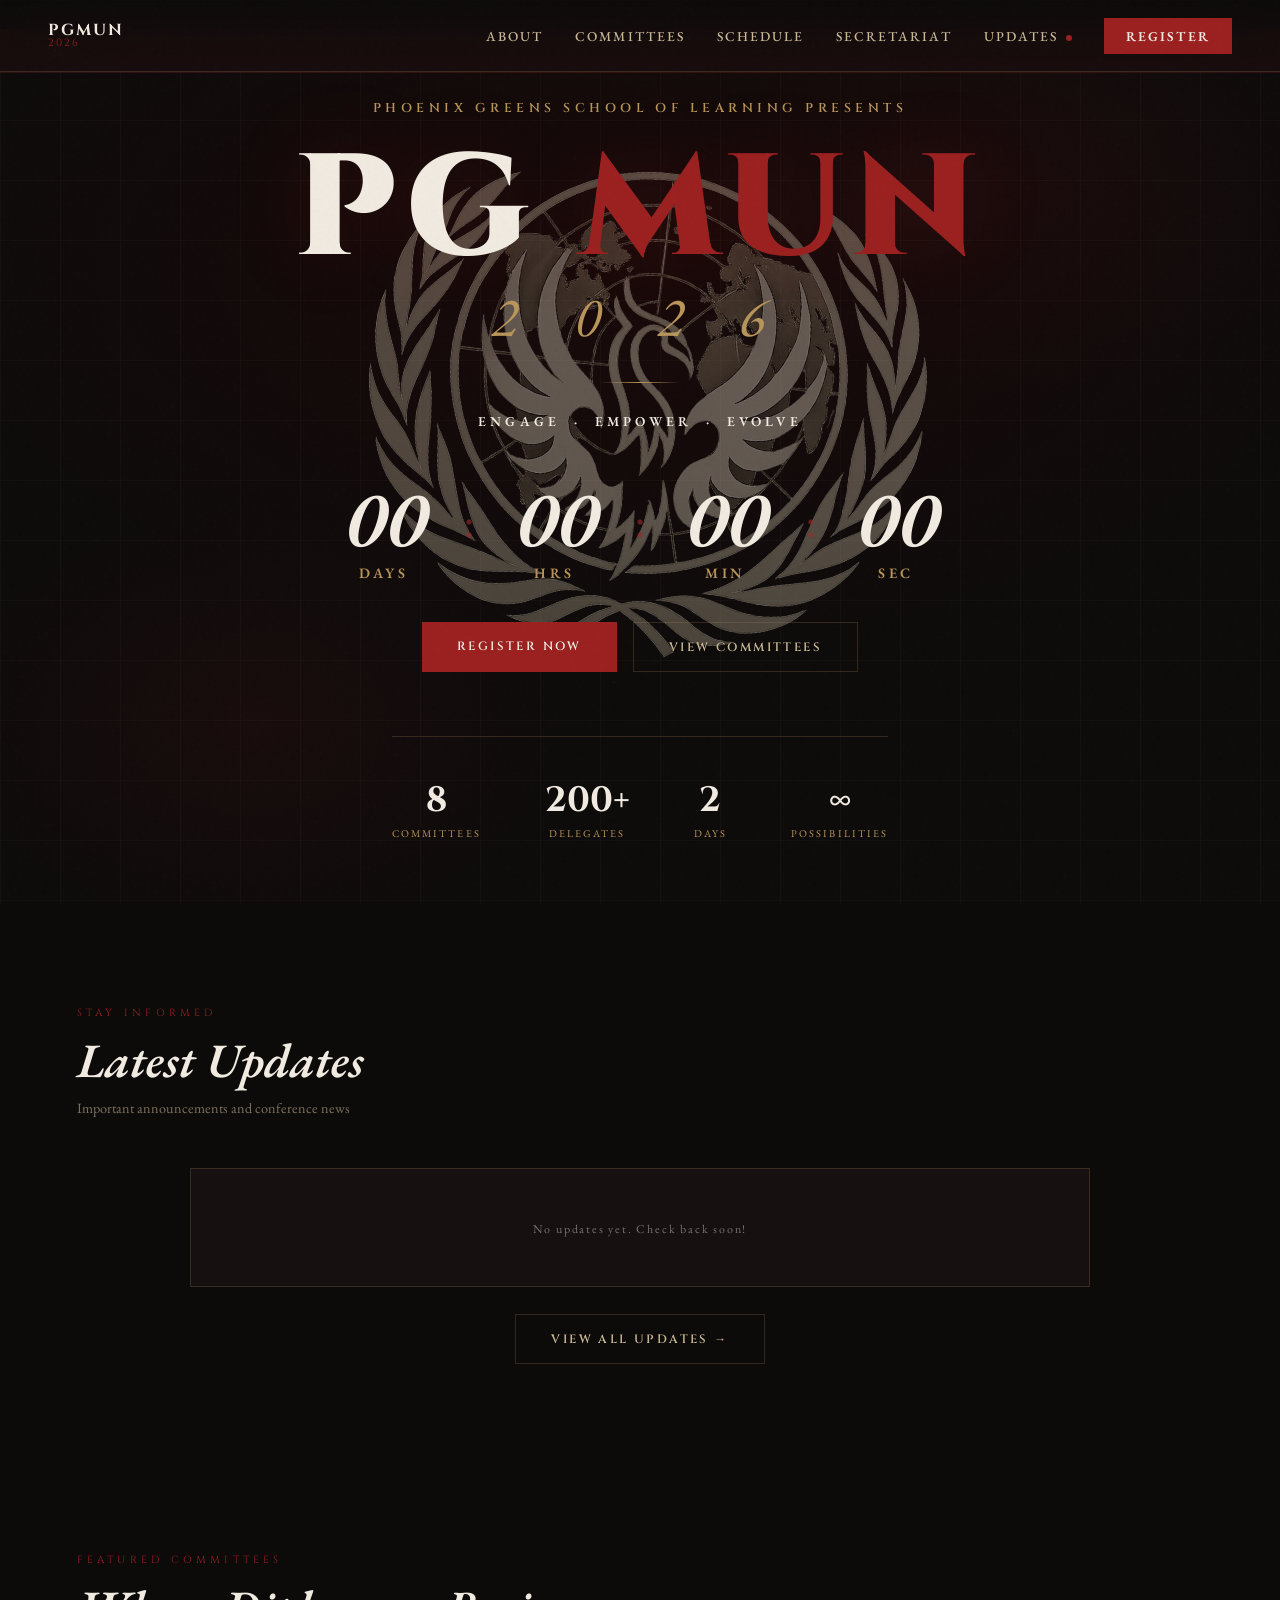
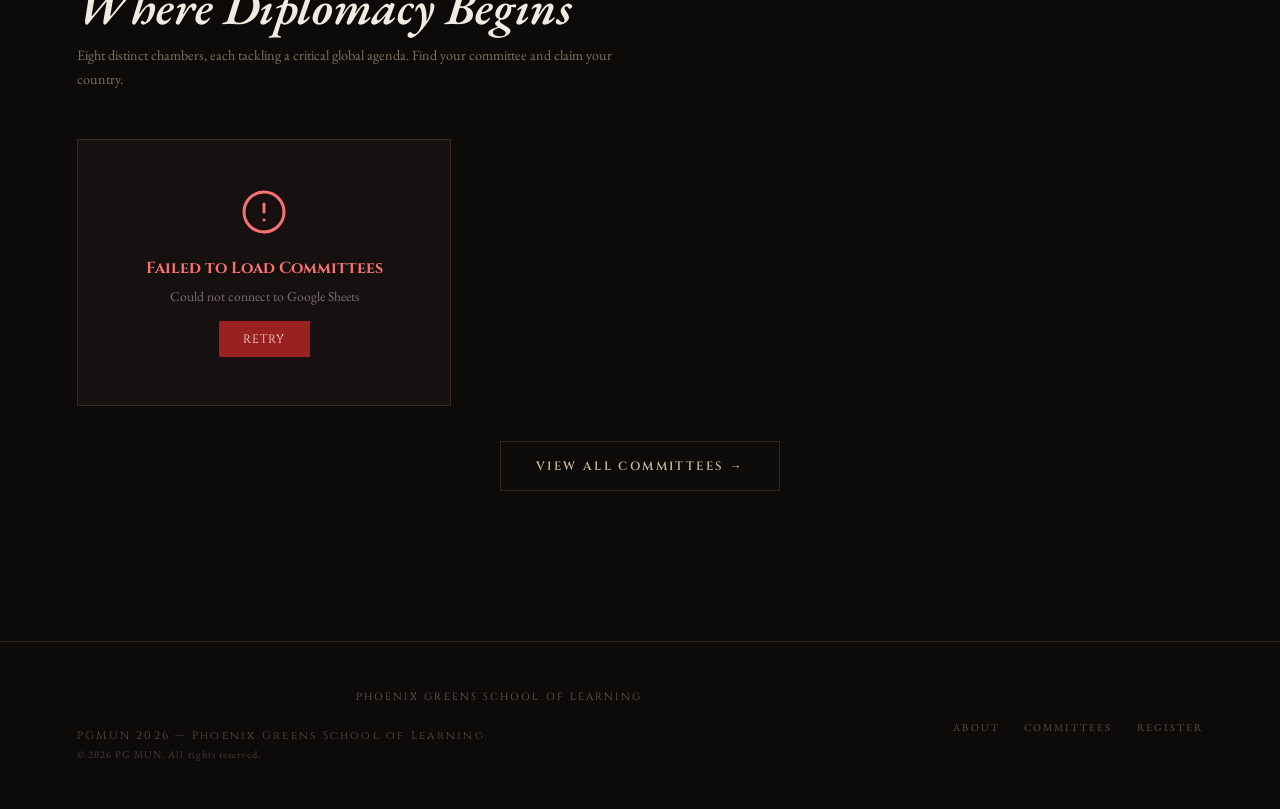
